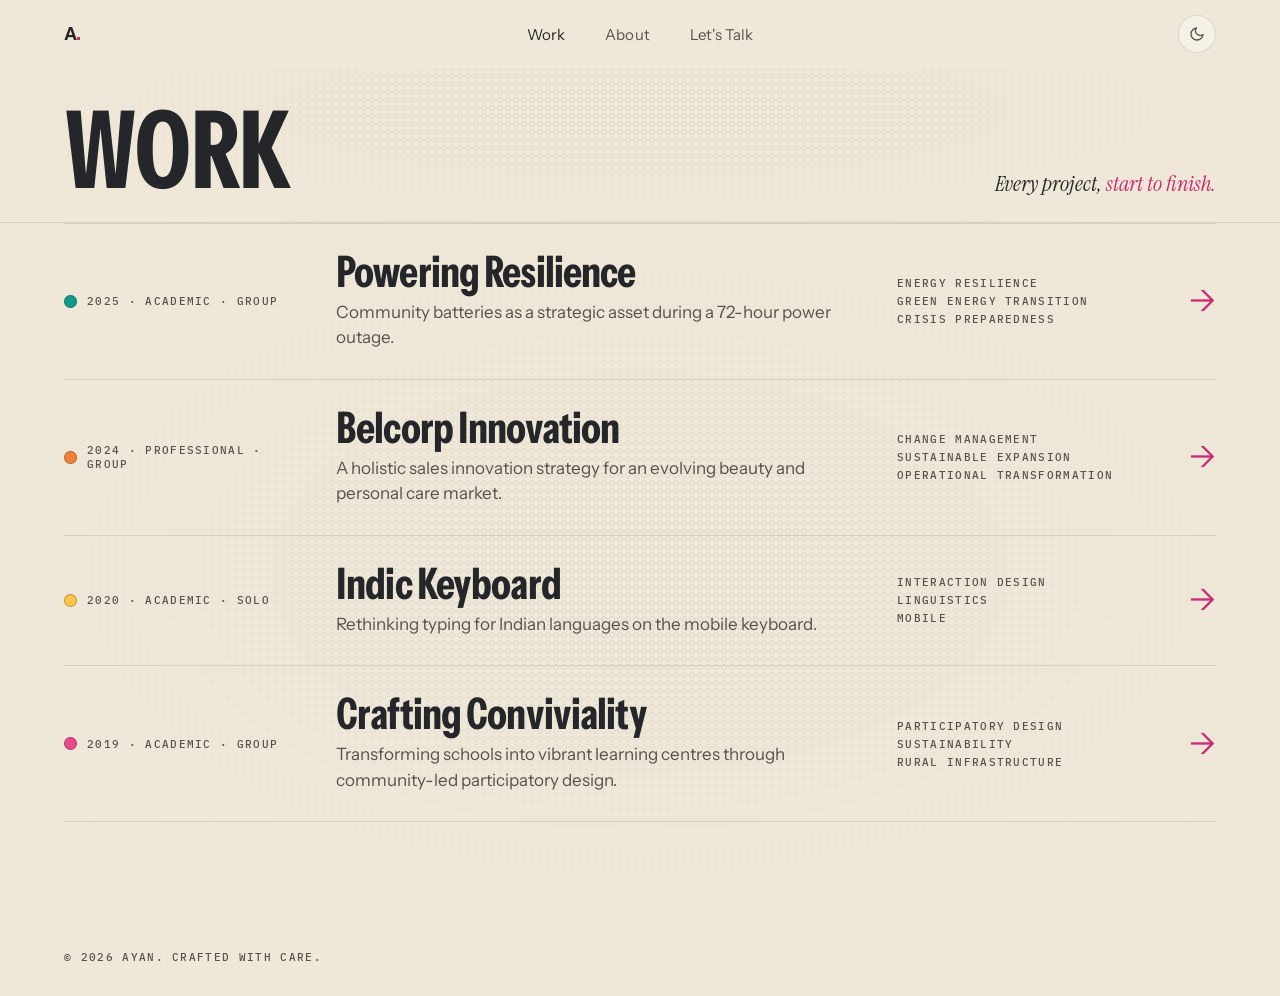
==== work.html @ 7331511c "Initial commit: portfolio website Co-Authored-By: Claude Opus 5.5 <noreply@anthropic.com>" ====
<!DOCTYPE html>
<html lang="en" data-theme="light">
<head>
  <meta charset="UTF-8" />
  <meta name="viewport" content="width=device-width, initial-scale=1.0" />
  <meta name="description" content="Selected work — product design, strategy and research by Ayan." />
  <title>Work — Ayan</title>

  <!-- ─── Google Fonts ─────────────────────────────── -->
  <link rel="preconnect" href="https://fonts.googleapis.com" />
  <link rel="preconnect" href="https://fonts.gstatic.com" crossorigin />
  <link rel="stylesheet" href="styles.css" />

  <style>
    /* Design-system tokens come from styles.css — these alias the old names */
    :root {
      --heading: var(--text);
      --muted: var(--text-muted);
      --font-h: var(--font-sans);
      --font-b: var(--font-sans);
      --spring: var(--ease-spring);
      /* Page gutter — matches --pr-gut on the case-study pages */
      --page-gutter: clamp(20px, 5vw, 72px);
      /* Full-bleed, like the landing page. Set to 1440px to re-centre. */
      --page-max: none;
    }

    /* ═══════════════════════════════════════════════════════════════
       RESET & BASE
       ═══════════════════════════════════════════════════════════════ */
    *, *::before, *::after { margin: 0; padding: 0; box-sizing: border-box; }
    html { scroll-behavior: smooth; font-size: 16px; }

    body {
      font-family: var(--font-b);
      background: var(--bg);
      color: var(--text);
      overflow-x: hidden;
      transition: background 0.45s ease, color 0.45s ease;
    }

    a      { color: inherit; text-decoration: none; }
    button { font-family: inherit; cursor: pointer; border: none; background: none; }

    ::selection { background: var(--accent); color: var(--text-on-ink); }

    ::-webkit-scrollbar       { width: 4px; }
    ::-webkit-scrollbar-track { background: transparent; }
    ::-webkit-scrollbar-thumb { background: var(--border); border-radius: var(--radius-pill); }

    /* ═══════════════════════════════════════════════════════════════
       HEADER — identical to the landing page
       ═══════════════════════════════════════════════════════════════ */
    .header {
      position: fixed; top: 0; left: 0; right: 0;
      z-index: 1000;
      height: 68px;
      display: flex; align-items: center; justify-content: center;
      background: var(--bg);
      border-bottom: 1px solid transparent;
      transition: border-color 0.3s ease, background 0.45s ease, box-shadow 0.3s ease;
    }
    .header.scrolled {
      border-bottom-color: var(--border);
      box-shadow: 0 1px 24px rgba(0,0,0,0.06);
    }
    .header-inner {
      width: 100%; max-width: var(--page-max);
      padding: 0 var(--page-gutter);
      display: grid;
      grid-template-columns: 1fr auto 1fr;
      align-items: center;
    }
    .logo {
      font-family: var(--font-h);
      font-size: 1.125rem; font-weight: 700;
      letter-spacing: -0.03em;
      color: var(--heading);
      justify-self: start;
      transition: color 0.2s;
    }
    .logo em { font-style: normal; color: var(--accent); }
    .logo:hover { color: var(--accent); }

    .nav { display: flex; align-items: center; gap: 4px; list-style: none; }
    .nav a {
      font-family: var(--font-b);
      font-size: 0.9375rem; font-weight: 400;
      color: var(--muted);
      padding: 7px 18px;
      border-radius: var(--radius-pill);
      letter-spacing: 0.01em;
      transition: color 0.18s, background 0.18s;
    }
    .nav a:hover { color: var(--text); background: var(--border); }
    .nav a.active { color: var(--text); }

    .header-right { justify-self: end; }
    .theme-btn {
      width: 38px; height: 38px; border-radius: 50%;
      display: flex; align-items: center; justify-content: center;
      color: var(--muted);
      border: 1px solid var(--border);
      background: var(--surface);
      transition: color 0.18s, border-color 0.18s, transform 0.35s var(--spring);
    }
    .theme-btn:hover { color: var(--text); border-color: var(--text); transform: rotate(30deg) scale(1.06); }
    .theme-btn svg { width: 16px; height: 16px; }

    .ico-sun  { display: none; }
    .ico-moon { display: block; }
    [data-theme="dark"] .ico-sun  { display: block; }
    [data-theme="dark"] .ico-moon { display: none;  }

    @media (max-width: 640px) {
      .header-inner { grid-template-columns: auto 1fr; }
      .logo { display: none; }
      .nav  { justify-self: start; }
    }

    /* ═══════════════════════════════════════════════════════════════
       PAGE HEAD — same label language as the landing page sections
       ═══════════════════════════════════════════════════════════════ */
    .page-head { position: relative; padding-top: 68px; background: var(--bg); }
    /* Stud field — radiates from the centre, fades at every edge */
    .page-head::before {
      content: ''; position: absolute; inset: 0; z-index: 0; pointer-events: none;
      background-image: var(--stud-pattern); background-size: var(--stud-size) var(--stud-size);
      -webkit-mask-image: var(--stud-mask);
      mask-image: var(--stud-mask);
    }
    .page-head-rule { height: 1px; background: var(--border); }
    .page-head-inner {
      position: relative; z-index: 1;
      max-width: var(--page-max); margin: 0 auto;
      padding: 28px var(--page-gutter) 18px;
      display: flex; justify-content: space-between; align-items: flex-end; gap: 48px;
    }
    .page-head-text {
      font-family: var(--font-h); font-stretch: var(--stretch-condensed);
      font-size: clamp(3.85rem, 8.4vw, 7rem); font-weight: 700;
      letter-spacing: -0.02em; color: var(--text); line-height: 1;
      text-transform: uppercase;
    }
    .page-head-note {
      margin: 0 0 6px; max-width: 360px;
      font-family: var(--font-serif); font-style: italic;
      font-size: var(--type-note); line-height: var(--leading-note);
      color: var(--text); text-wrap: pretty;
    }
    .page-head-note span { color: var(--accent); }
    @media (max-width: 767px) { .page-head-note { display: none; } }

    /* ═══════════════════════════════════════════════════════════════
       ARCHIVE — ruled index rows
       ═══════════════════════════════════════════════════════════════ */
    .archive { position: relative; background: var(--bg); padding-bottom: var(--space-9); }
    .archive::before {
      content: ''; position: absolute; inset: 0; z-index: 0; pointer-events: none;
      background-image: var(--stud-pattern); background-size: var(--stud-size) var(--stud-size);
      -webkit-mask-image: var(--stud-mask);
      mask-image: var(--stud-mask);
    }
    .archive-list {
      position: relative; z-index: 1;
      list-style: none; margin: 0 auto; padding: 0 var(--page-gutter);
      max-width: var(--page-max);
    }
    .archive-row {
      display: grid;
      grid-template-columns: 240px minmax(0, 1fr) 260px auto;
      align-items: center; gap: 32px;
      padding: 28px 0;
      border-top: 1px solid var(--border);
      color: var(--text);
      transition: color var(--dur-fast) ease;
    }
    .archive-list li:last-child .archive-row { border-bottom: 1px solid var(--border); }
    .archive-row:hover { color: var(--accent); }

    .archive-meta {
      display: flex; align-items: center; gap: 10px;
      font: 500 var(--type-caption) var(--font-mono);
      letter-spacing: var(--tracking-caption);
      text-transform: uppercase; color: var(--text-muted);
    }
    /* The project's brick, seen from above */
    .archive-stud {
      flex: none; width: 13px; height: 13px; border-radius: 50%;
      background: var(--card-accent, var(--accent));
      box-shadow: inset 0 0 0 1px var(--brick-stroke);
    }
    .archive-title {
      margin: 0;
      font-family: var(--font-sans); font-weight: 700;
      font-stretch: var(--stretch-condensed);
      font-size: clamp(32px, 3.4vw, 46px); line-height: 0.92;
      letter-spacing: var(--tracking-display);
    }
    .archive-line {
      margin: 8px 0 0; font-size: var(--type-body-l); line-height: 1.5;
      color: var(--text-muted); max-width: 52ch;
    }
    .archive-tags {
      list-style: none; margin: 0; padding: 0;
      font: 500 var(--type-caption) var(--font-mono);
      letter-spacing: var(--tracking-caption);
      text-transform: uppercase; color: var(--text-muted);
    }
    .archive-tags li + li { margin-top: 4px; }
    .archive-arrow {
      font-size: 32px; line-height: 1; color: var(--accent);
      transition: transform var(--dur-base) var(--ease-spring);
    }
    .archive-row:hover .archive-arrow { transform: translateX(8px); }

    @media (max-width: 1100px) {
      .archive-row { grid-template-columns: 180px minmax(0, 1fr) auto; gap: 24px; }
      .archive-tags { display: none; }
    }
    @media (max-width: 767px) {
      .archive-row { grid-template-columns: 1fr auto; gap: 8px 16px; padding: 22px 0; align-items: start; }
      .archive-meta { grid-column: 1 / -1; }
      .archive-arrow { font-size: 24px; align-self: center; }
    }

    /* ═══════════════════════════════════════════════════════════════
       FOOTER
       ═══════════════════════════════════════════════════════════════ */
    .footer { background: var(--bg); padding: 32px 0; transition: background 0.45s ease; }
    .footer-inner {
      max-width: var(--page-max); margin: 0 auto;
      padding: 0 var(--page-gutter);
      display: flex; align-items: center; justify-content: flex-start;
    }
    .footer-copy {
      font: 500 var(--type-caption) var(--font-mono);
      letter-spacing: var(--tracking-caption);
      text-transform: uppercase;
      color: var(--text-muted);
      text-align: left;
    }
  </style>
</head>
<body>

  <!-- ══════════════════════════════════════════════════════════
       HEADER
       ══════════════════════════════════════════════════════════ -->
  <header class="header" id="header" role="banner">
    <div class="header-inner">

      <a href="index.html" class="logo" aria-label="Ayan — home">A<em>.</em></a>

      <ul class="nav" role="list" aria-label="Main navigation">
        <li><a href="work.html" class="active" aria-current="page">Work</a></li>
        <li><a href="index.html#about">About</a></li>
        <li><a href="index.html#contact">Let's Talk</a></li>
      </ul>

      <div class="header-right">
        <button class="theme-btn" id="themeBtn" aria-label="Switch colour scheme">
          <!-- Sun icon — visible in dark mode -->
          <svg class="ico-sun" viewBox="0 0 24 24" fill="none" stroke="currentColor" stroke-width="2" stroke-linecap="round" stroke-linejoin="round" aria-hidden="true">
            <circle cx="12" cy="12" r="5"/>
            <line x1="12" y1="1"  x2="12" y2="3"/>  <line x1="12" y1="21" x2="12" y2="23"/>
            <line x1="4.22" y1="4.22" x2="5.64" y2="5.64"/>
            <line x1="18.36" y1="18.36" x2="19.78" y2="19.78"/>
            <line x1="1"  y1="12" x2="3"  y2="12"/>  <line x1="21" y1="12" x2="23" y2="12"/>
            <line x1="4.22" y1="19.78" x2="5.64" y2="18.36"/>
            <line x1="18.36" y1="5.64" x2="19.78" y2="4.22"/>
          </svg>
          <!-- Moon icon — visible in light mode -->
          <svg class="ico-moon" viewBox="0 0 24 24" fill="none" stroke="currentColor" stroke-width="2" stroke-linecap="round" stroke-linejoin="round" aria-hidden="true">
            <path d="M21 12.79A9 9 0 1 1 11.21 3 7 7 0 0 0 21 12.79z"/>
          </svg>
        </button>
      </div>

    </div>
  </header>


  <!-- ══════════════════════════════════════════════════════════
       PAGE HEAD
       ══════════════════════════════════════════════════════════ -->
  <div class="page-head">
    <div class="page-head-inner">
      <h1 class="page-head-text">WORK</h1>
      <p class="page-head-note">Every project, <span>start to finish.</span></p>
    </div>
    <div class="page-head-rule"></div>
  </div>


  <!-- ══════════════════════════════════════════════════════════
       ARCHIVE
       ══════════════════════════════════════════════════════════ -->
  <main class="archive" aria-label="All work">
    <ul class="archive-list" role="list">

      <li>
        <a class="archive-row" href="projects/powering-resilience.html" style="--card-accent: var(--brick-green)">
          <span class="archive-meta"><span class="archive-stud" aria-hidden="true"></span>2025 · Academic · Group</span>
          <div>
            <h2 class="archive-title">Powering Resilience</h2>
            <p class="archive-line">Community batteries as a strategic asset during a 72-hour power outage.</p>
          </div>
          <ul class="archive-tags" role="list">
            <li>Energy Resilience</li>
            <li>Green Energy Transition</li>
            <li>Crisis Preparedness</li>
          </ul>
          <span class="archive-arrow" aria-hidden="true">→</span>
        </a>
      </li>

      <li>
        <a class="archive-row" href="projects/belcorp-innovation.html" style="--card-accent: var(--brick-orange)">
          <span class="archive-meta"><span class="archive-stud" aria-hidden="true"></span>2024 · Professional · Group</span>
          <div>
            <h2 class="archive-title">Belcorp Innovation</h2>
            <p class="archive-line">A holistic sales innovation strategy for an evolving beauty and personal care market.</p>
          </div>
          <ul class="archive-tags" role="list">
            <li>Change Management</li>
            <li>Sustainable Expansion</li>
            <li>Operational Transformation</li>
          </ul>
          <span class="archive-arrow" aria-hidden="true">→</span>
        </a>
      </li>

      <li>
        <a class="archive-row" href="projects/indic-keyboard.html" style="--card-accent: var(--brick-yellow)">
          <span class="archive-meta"><span class="archive-stud" aria-hidden="true"></span>2020 · Academic · Solo</span>
          <div>
            <h2 class="archive-title">Indic Keyboard</h2>
            <p class="archive-line">Rethinking typing for Indian languages on the mobile keyboard.</p>
          </div>
          <ul class="archive-tags" role="list">
            <li>Interaction Design</li>
            <li>Linguistics</li>
            <li>Mobile</li>
          </ul>
          <span class="archive-arrow" aria-hidden="true">→</span>
        </a>
      </li>

      <li>
        <a class="archive-row" href="projects/crafting-conviviality.html" style="--card-accent: var(--brick-pink)">
          <span class="archive-meta"><span class="archive-stud" aria-hidden="true"></span>2019 · Academic · Group</span>
          <div>
            <h2 class="archive-title">Crafting Conviviality</h2>
            <p class="archive-line">Transforming schools into vibrant learning centres through community-led participatory design.</p>
          </div>
          <ul class="archive-tags" role="list">
            <li>Participatory Design</li>
            <li>Sustainability</li>
            <li>Rural Infrastructure</li>
          </ul>
          <span class="archive-arrow" aria-hidden="true">→</span>
        </a>
      </li>

    </ul>
  </main>


  <!-- ══════════════════════════════════════════════════════════
       FOOTER
       ══════════════════════════════════════════════════════════ -->
  <footer class="footer" role="contentinfo">
    <div class="footer-inner">
      <p class="footer-copy">© 2026 Ayan. Crafted with care.</p>
    </div>
  </footer>


  <script>
    'use strict';

    /* ── Theme — shares the 'theme' key with the rest of the site ── */
    const html     = document.documentElement;
    const themeBtn = document.getElementById('themeBtn');

    html.setAttribute('data-theme', localStorage.getItem('theme') || 'light');

    themeBtn.addEventListener('click', () => {
      const next = html.getAttribute('data-theme') === 'light' ? 'dark' : 'light';
      html.setAttribute('data-theme', next);
      localStorage.setItem('theme', next);
    });

    /* ── Header border on scroll ── */
    const headerEl = document.getElementById('header');
    const onScroll = () => headerEl.classList.toggle('scrolled', window.scrollY > 8);
    window.addEventListener('scroll', onScroll, { passive: true });
    onScroll();

    /* ── Skip the landing page loader when navigating back ── */
    document.querySelectorAll('a[href^="index.html"]').forEach(link => {
      link.addEventListener('click', () => sessionStorage.setItem('skipLoader', 'true'));
    });
  </script>

</body>
</html>
---- styles.css ----
@import url("tokens/fonts.css");
@import url("tokens/colors.css");
@import url("tokens/typography.css");
@import url("tokens/spacing.css");
@import url("tokens/motion.css");
@import url("tokens/effects.css");
@import url("tokens/base.css");
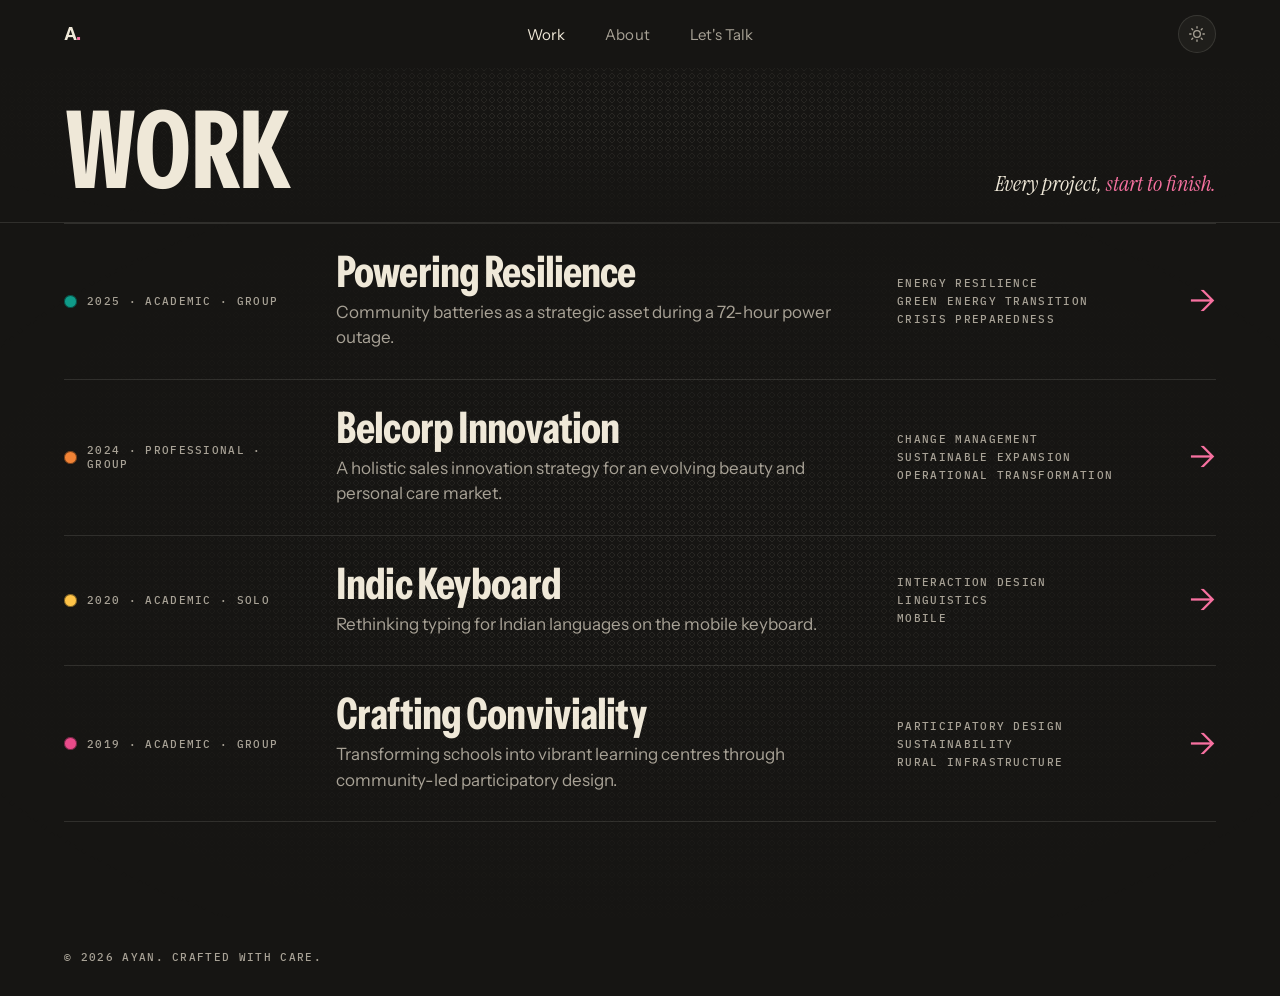
==== commit 9fb551be: "Load site in dark mode by default Co-Authored-By: Claude Opus 5.5 <noreply@anthropic.com>" ====
--- a/work.html
+++ b/work.html
@@ -1,5 +1,5 @@
 <!DOCTYPE html>
-<html lang="en" data-theme="light">
+<html lang="en" data-theme="dark">
 <head>
   <meta charset="UTF-8" />
   <meta name="viewport" content="width=device-width, initial-scale=1.0" />
@@ -384,7 +384,7 @@
     const html     = document.documentElement;
     const themeBtn = document.getElementById('themeBtn');
 
-    html.setAttribute('data-theme', localStorage.getItem('theme') || 'light');
+    html.setAttribute('data-theme', localStorage.getItem('theme') || 'dark');
 
     themeBtn.addEventListener('click', () => {
       const next = html.getAttribute('data-theme') === 'light' ? 'dark' : 'light';
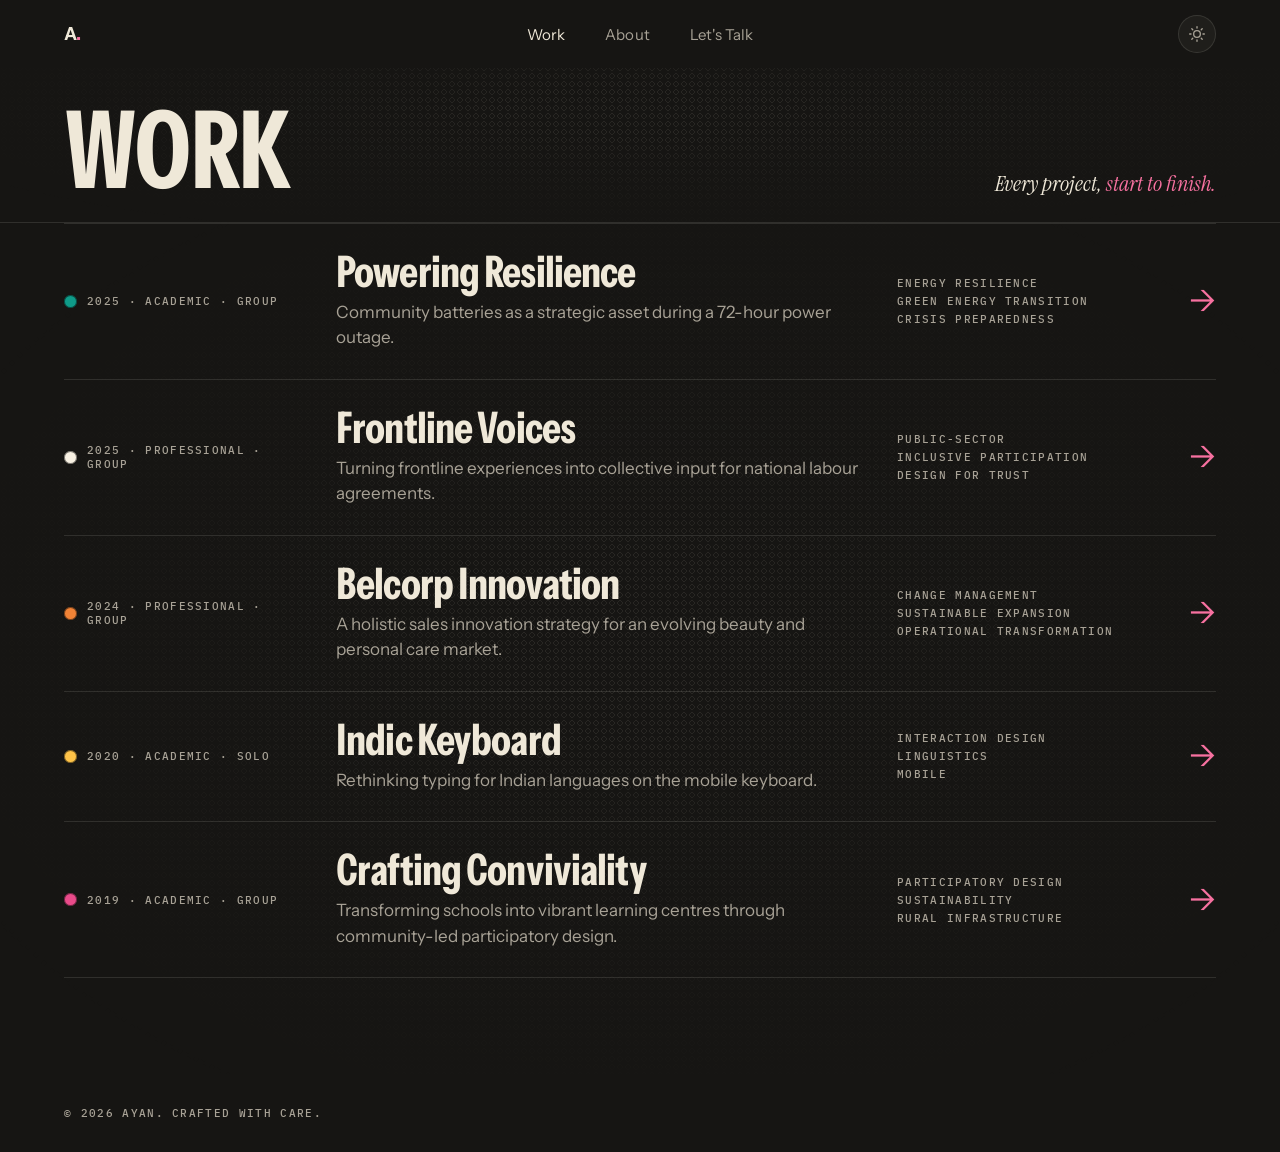
==== commit 121623f5: "Add Frontline Voices case study; smoother loader - New project page projects/frontline-voices.html: " ====
--- a/work.html
+++ b/work.html
@@ -316,6 +316,22 @@
       </li>
 
       <li>
+        <a class="archive-row" href="projects/frontline-voices.html" style="--card-accent: var(--brick-white)">
+          <span class="archive-meta"><span class="archive-stud" aria-hidden="true"></span>2025 · Professional · Group</span>
+          <div>
+            <h2 class="archive-title">Frontline Voices</h2>
+            <p class="archive-line">Turning frontline experiences into collective input for national labour agreements.</p>
+          </div>
+          <ul class="archive-tags" role="list">
+            <li>Public-sector</li>
+            <li>Inclusive Participation</li>
+            <li>Design for Trust</li>
+          </ul>
+          <span class="archive-arrow" aria-hidden="true">→</span>
+        </a>
+      </li>
+
+      <li>
         <a class="archive-row" href="projects/belcorp-innovation.html" style="--card-accent: var(--brick-orange)">
           <span class="archive-meta"><span class="archive-stud" aria-hidden="true"></span>2024 · Professional · Group</span>
           <div>
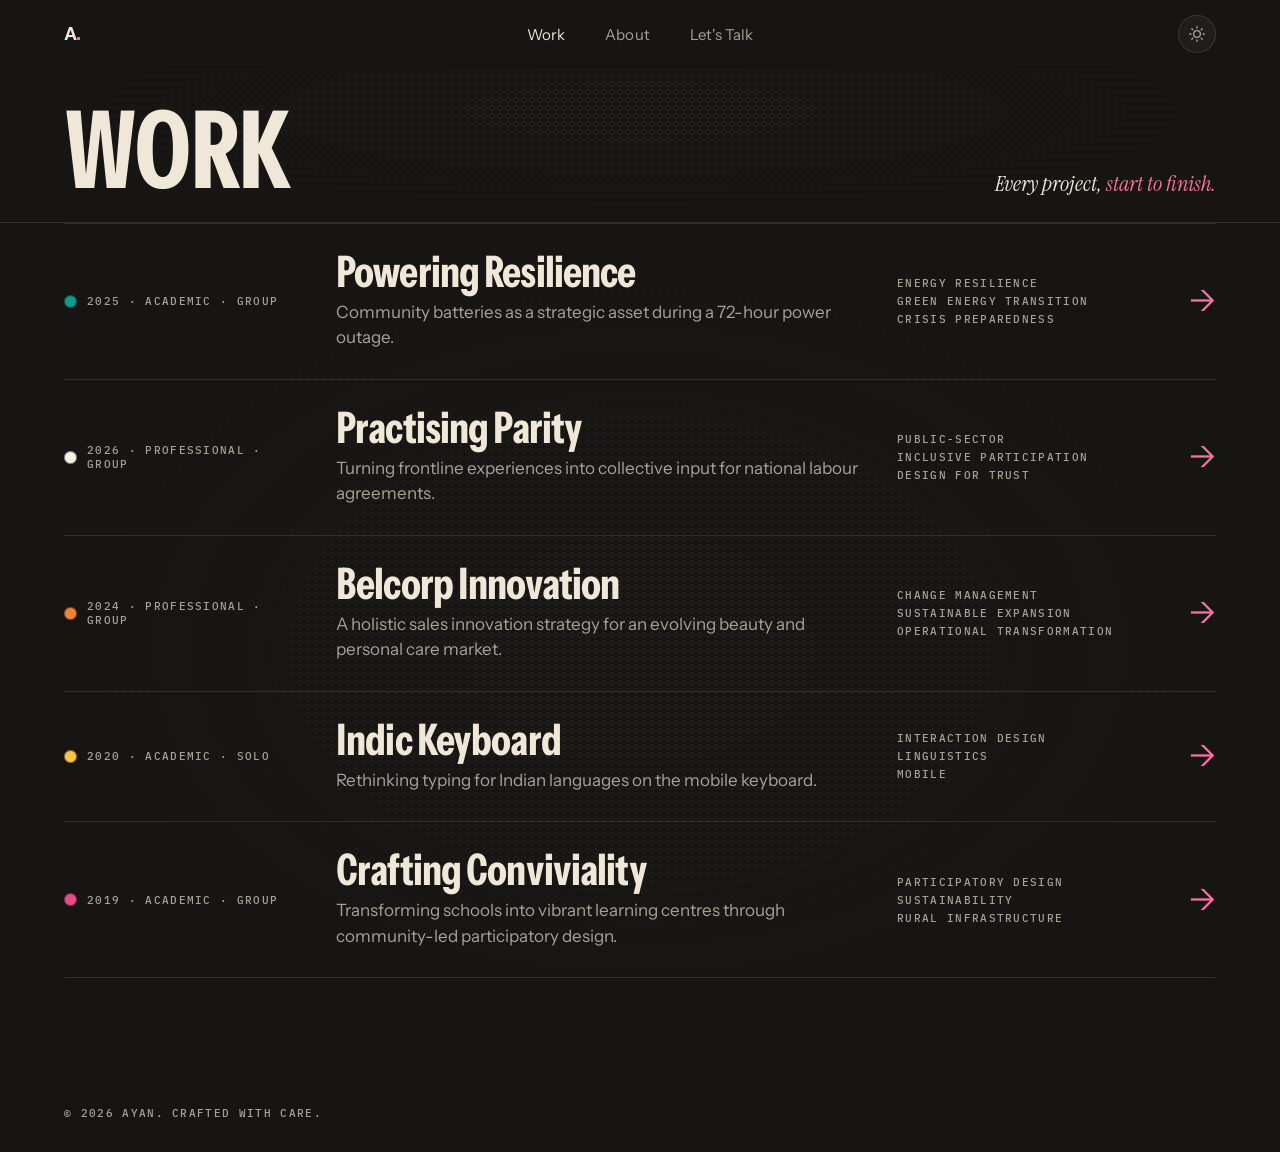
==== commit 60d01d63: "Practising Parity: rename page, add Legal & Ethical, align Impact with Powering Resilience - Rename " ====
--- a/work.html
+++ b/work.html
@@ -73,7 +73,7 @@
     }
     .logo {
       font-family: var(--font-h);
-      font-size: 1.125rem; font-weight: 700;
+      font-size: var(--type-logo); font-weight: 700;
       letter-spacing: -0.03em;
       color: var(--heading);
       justify-self: start;
@@ -85,7 +85,7 @@
     .nav { display: flex; align-items: center; gap: 4px; list-style: none; }
     .nav a {
       font-family: var(--font-b);
-      font-size: 0.9375rem; font-weight: 400;
+      font-size: var(--type-body); font-weight: 400;
       color: var(--muted);
       padding: 7px 18px;
       border-radius: var(--radius-pill);
@@ -138,7 +138,7 @@
     }
     .page-head-text {
       font-family: var(--font-h); font-stretch: var(--stretch-condensed);
-      font-size: clamp(3.85rem, 8.4vw, 7rem); font-weight: 700;
+      font-size: var(--type-display-l); font-weight: 700;
       letter-spacing: -0.02em; color: var(--text); line-height: 1;
       text-transform: uppercase;
     }
@@ -194,7 +194,7 @@
       margin: 0;
       font-family: var(--font-sans); font-weight: 700;
       font-stretch: var(--stretch-condensed);
-      font-size: clamp(32px, 3.4vw, 46px); line-height: 0.92;
+      font-size: var(--type-display-s); line-height: 0.92;
       letter-spacing: var(--tracking-display);
     }
     .archive-line {
@@ -209,7 +209,7 @@
     }
     .archive-tags li + li { margin-top: 4px; }
     .archive-arrow {
-      font-size: 32px; line-height: 1; color: var(--accent);
+      font-size: 32px; /* ds-ignore: arrow glyph */ line-height: 1; color: var(--accent);
       transition: transform var(--dur-base) var(--ease-spring);
     }
     .archive-row:hover .archive-arrow { transform: translateX(8px); }
@@ -221,7 +221,7 @@
     @media (max-width: 767px) {
       .archive-row { grid-template-columns: 1fr auto; gap: 8px 16px; padding: 22px 0; align-items: start; }
       .archive-meta { grid-column: 1 / -1; }
-      .archive-arrow { font-size: 24px; align-self: center; }
+      .archive-arrow { font-size: 24px; /* ds-ignore: arrow glyph */ align-self: center; }
     }
 
     /* ═══════════════════════════════════════════════════════════════
@@ -316,10 +316,10 @@
       </li>
 
       <li>
-        <a class="archive-row" href="projects/frontline-voices.html" style="--card-accent: var(--brick-white)">
-          <span class="archive-meta"><span class="archive-stud" aria-hidden="true"></span>2025 · Professional · Group</span>
+        <a class="archive-row" href="projects/practising-parity.html" style="--card-accent: var(--brick-white)">
+          <span class="archive-meta"><span class="archive-stud" aria-hidden="true"></span>2026 · Professional · Group</span>
           <div>
-            <h2 class="archive-title">Frontline Voices</h2>
+            <h2 class="archive-title">Practising Parity</h2>
             <p class="archive-line">Turning frontline experiences into collective input for national labour agreements.</p>
           </div>
           <ul class="archive-tags" role="list">
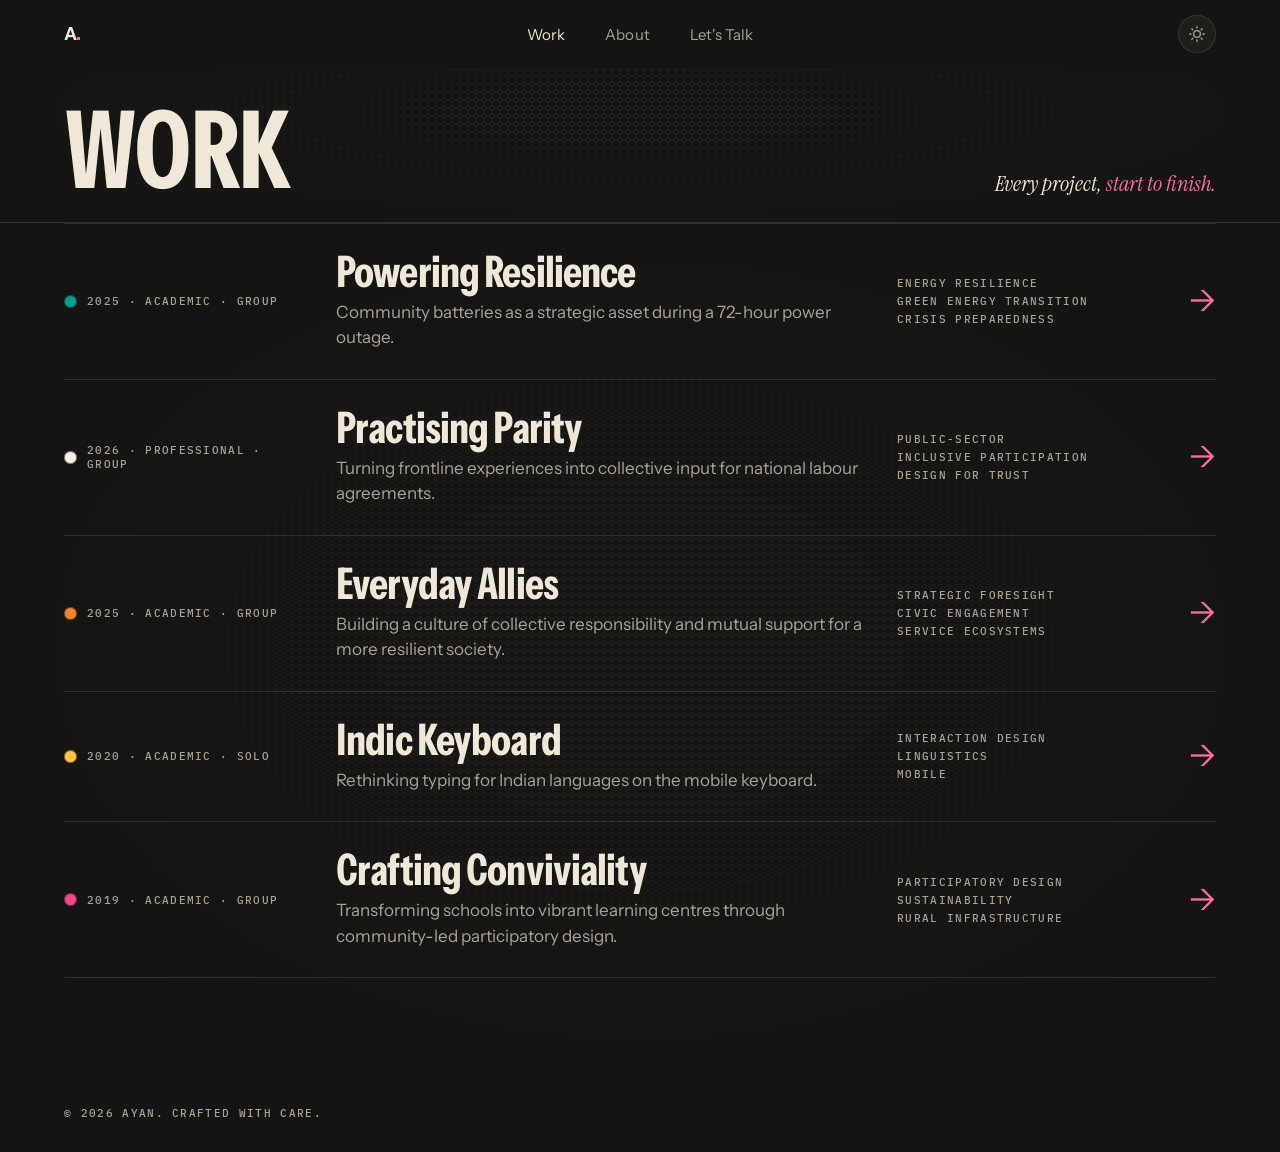
==== commit f09e2f80: "Add Everyday Allies case study; replace Belcorp in work listings New case study page with an ecosyst" ====
--- a/work.html
+++ b/work.html
@@ -332,16 +332,16 @@
       </li>
 
       <li>
-        <a class="archive-row" href="projects/belcorp-innovation.html" style="--card-accent: var(--brick-orange)">
-          <span class="archive-meta"><span class="archive-stud" aria-hidden="true"></span>2024 · Professional · Group</span>
+        <a class="archive-row" href="projects/everyday-allies.html" style="--card-accent: var(--brick-orange)">
+          <span class="archive-meta"><span class="archive-stud" aria-hidden="true"></span>2025 · Academic · Group</span>
           <div>
-            <h2 class="archive-title">Belcorp Innovation</h2>
-            <p class="archive-line">A holistic sales innovation strategy for an evolving beauty and personal care market.</p>
+            <h2 class="archive-title">Everyday Allies</h2>
+            <p class="archive-line">Building a culture of collective responsibility and mutual support for a more resilient society.</p>
           </div>
           <ul class="archive-tags" role="list">
-            <li>Change Management</li>
-            <li>Sustainable Expansion</li>
-            <li>Operational Transformation</li>
+            <li>Strategic Foresight</li>
+            <li>Civic Engagement</li>
+            <li>Service Ecosystems</li>
           </ul>
           <span class="archive-arrow" aria-hidden="true">→</span>
         </a>
